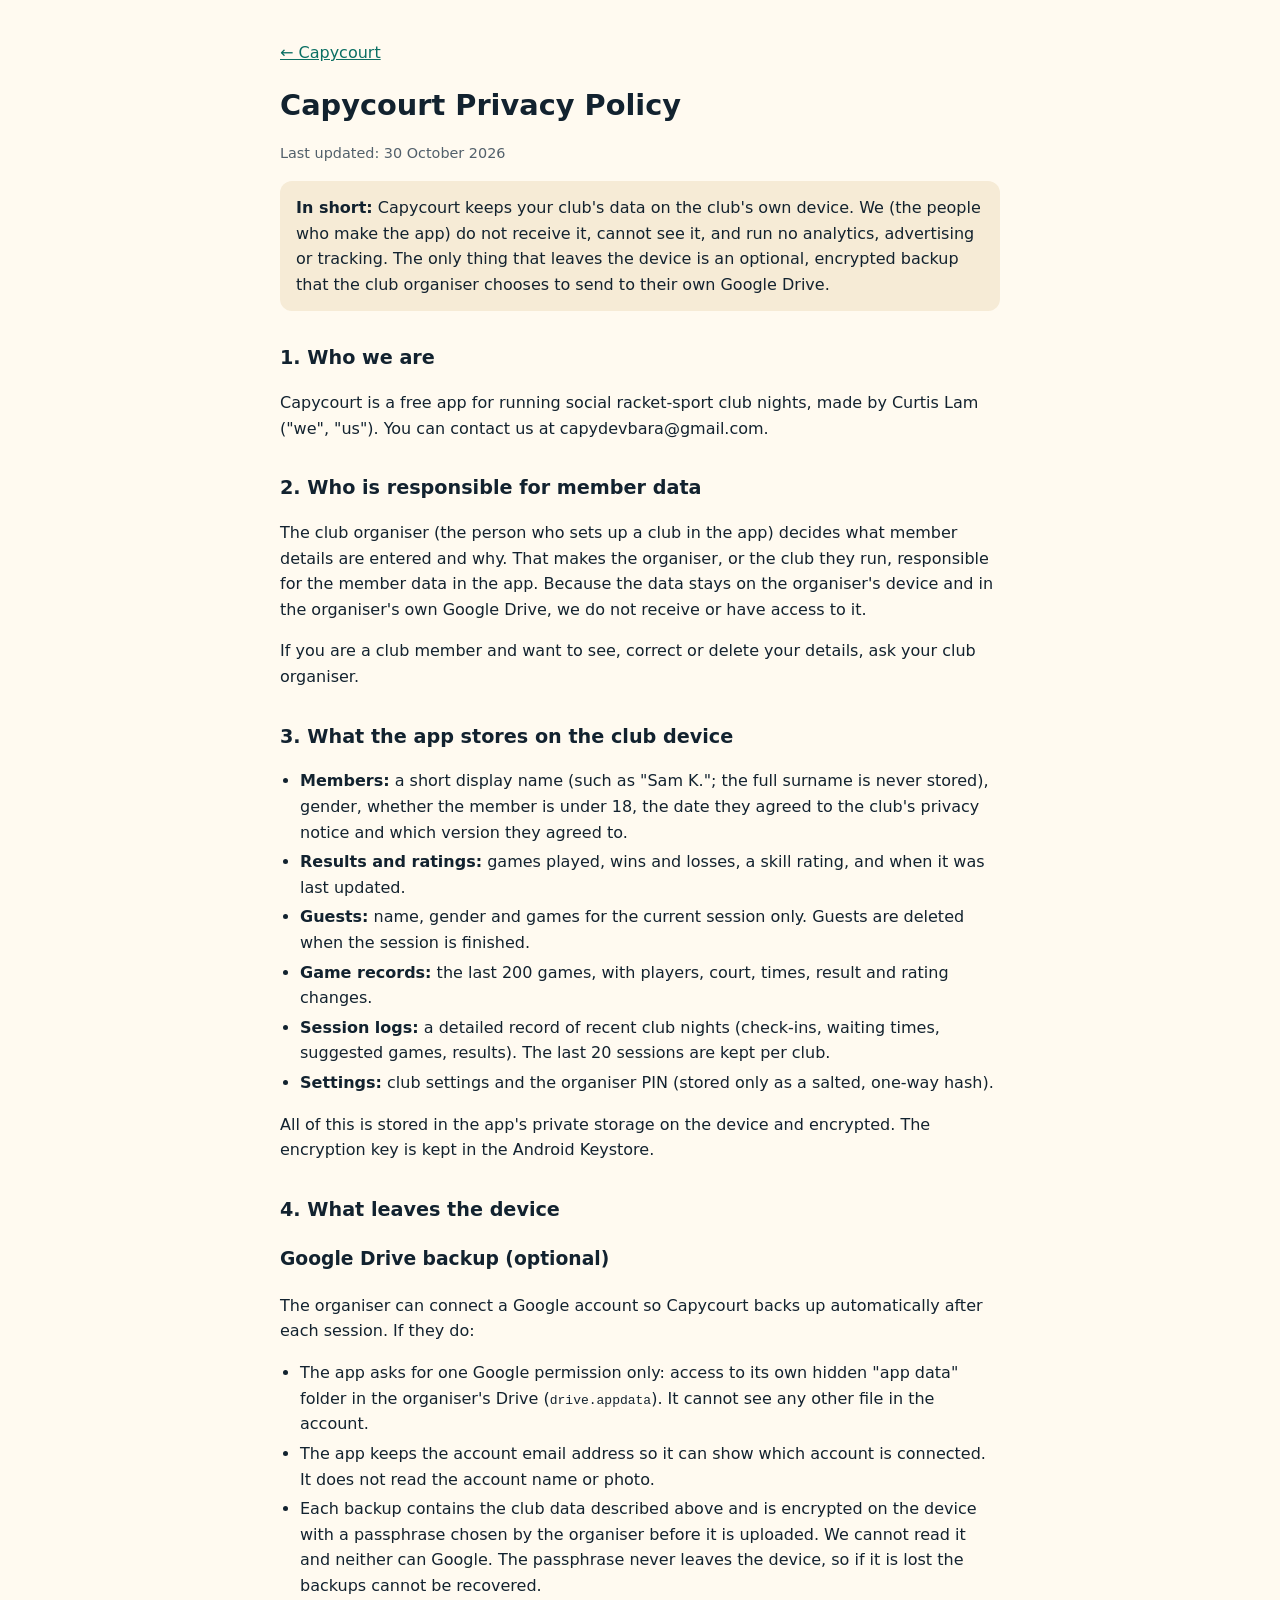
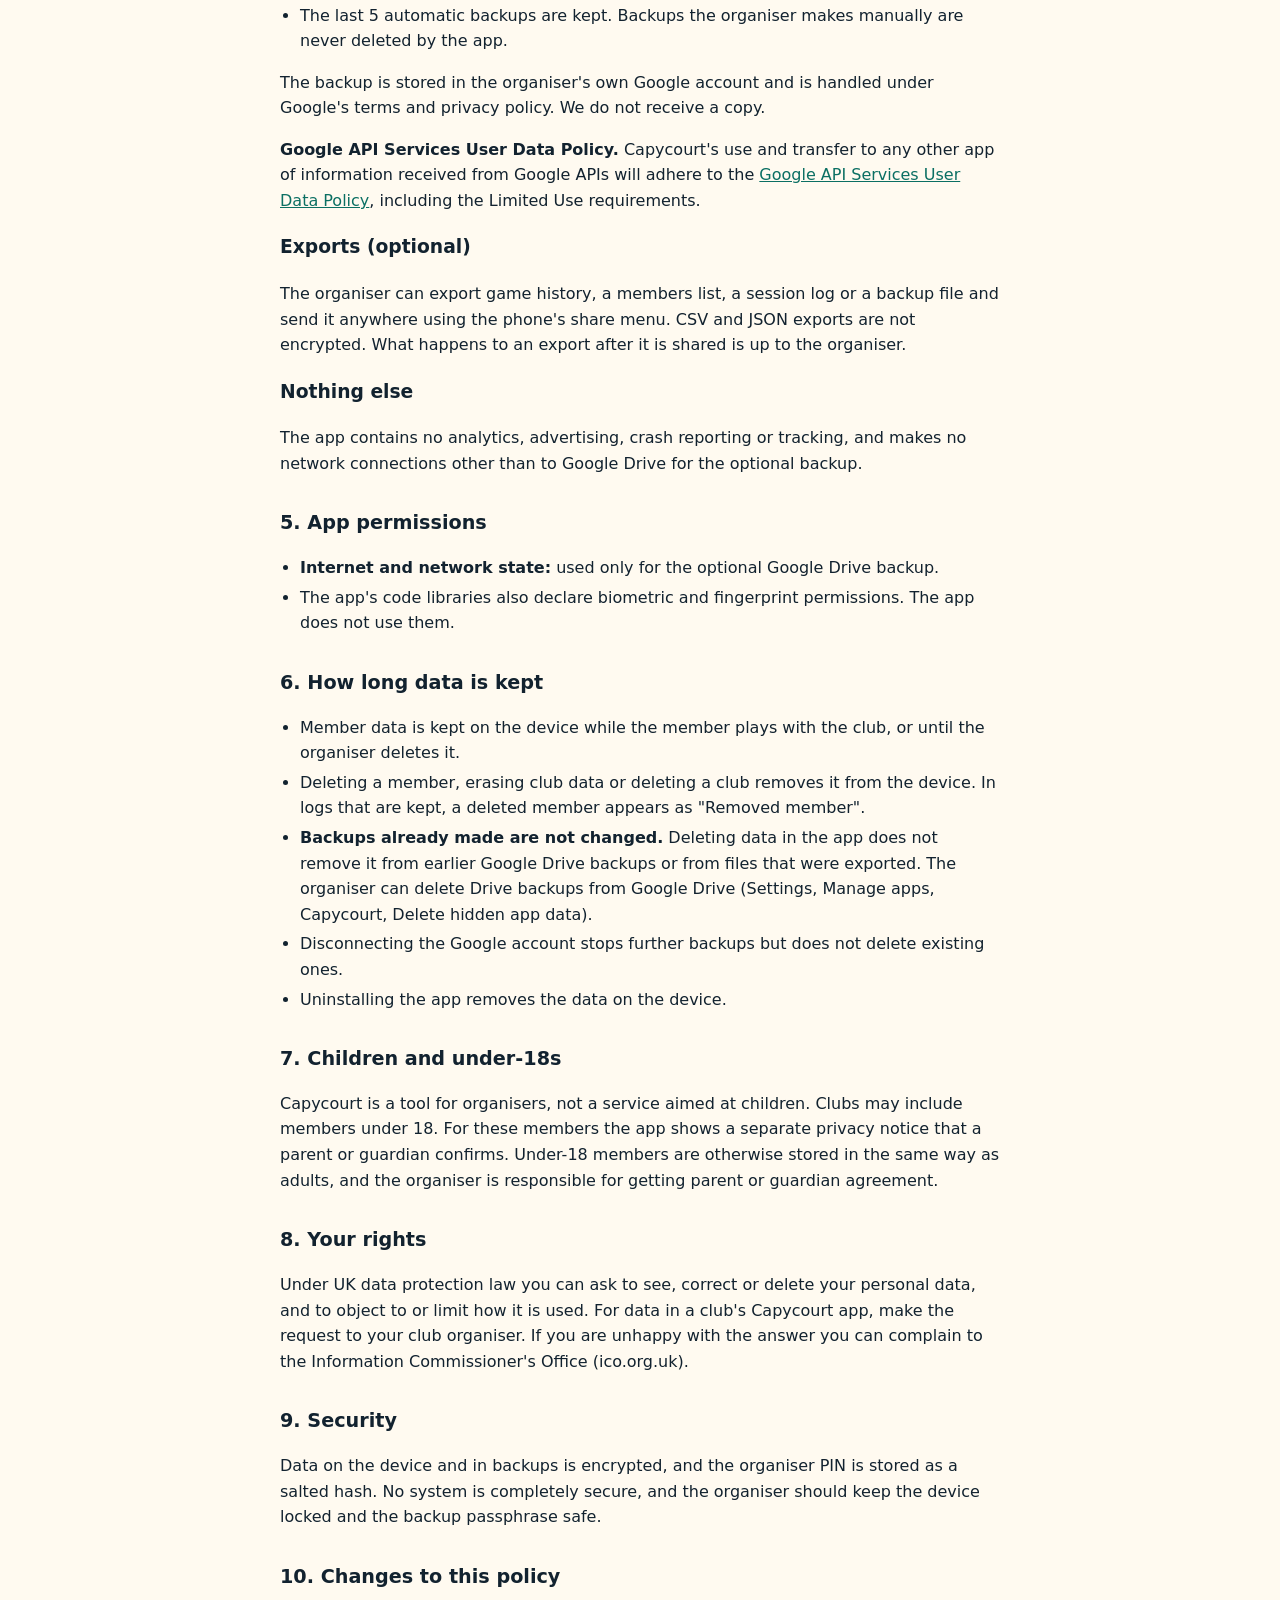
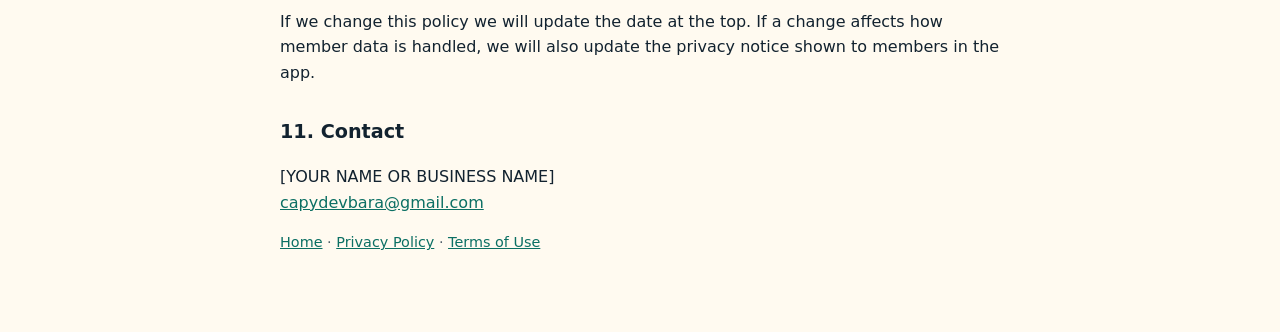
==== privacy.html @ d4e57a88 "Add Capycourt coming-soon site, privacy policy and terms" ====
<!doctype html>
<html lang="en-GB">
<head>
<meta charset="utf-8">
<link rel="icon" href="icon.png">
<link rel="apple-touch-icon" href="icon.png">
<meta name="viewport" content="width=device-width, initial-scale=1">
<title>Capycourt Privacy Policy</title>
<style>
:root{--bg:#fffaf0;--fg:#12222f;--muted:#52606b;--accent:#0b6f63;--card:#f6ebd6}
@media (prefers-color-scheme:dark){:root{--bg:#0f2233;--fg:#f4f8fa;--muted:#a9bccb;--accent:#7fd6c8;--card:#14304a}}
body{margin:0;background:var(--bg);color:var(--fg);font-family:system-ui,-apple-system,"Segoe UI",sans-serif;line-height:1.6}
main{max-width:720px;margin:0 auto;padding:24px 16px 64px}
h1{font-size:1.8rem;margin:0 0 4px}
h2{font-size:1.2rem;margin:32px 0 8px}
.meta{color:var(--muted);font-size:.9rem}
.box{background:var(--card);border-radius:12px;padding:14px 16px;margin:16px 0}
a{color:var(--accent)}
ul{padding-left:20px}
li{margin:4px 0}
</style>
</head>
<body>
<main>
<p><a href="/">&larr; Capycourt</a></p>
<h1>Capycourt Privacy Policy</h1>
<p class="meta">Last updated: 30 October 2026</p>

<div class="box">
<strong>In short:</strong> Capycourt keeps your club's data on the club's own device. We (the people who make the app) do not receive it, cannot see it, and run no analytics, advertising or tracking. The only thing that leaves the device is an optional, encrypted backup that the club organiser chooses to send to their own Google Drive.
</div>

<h2>1. Who we are</h2>
<p>Capycourt is a free app for running social racket-sport club nights, made by Curtis Lam ("we", "us"). You can contact us at capydevbara@gmail.com.</p>

<h2>2. Who is responsible for member data</h2>
<p>The club organiser (the person who sets up a club in the app) decides what member details are entered and why. That makes the organiser, or the club they run, responsible for the member data in the app. Because the data stays on the organiser's device and in the organiser's own Google Drive, we do not receive or have access to it.</p>
<p>If you are a club member and want to see, correct or delete your details, ask your club organiser.</p>

<h2>3. What the app stores on the club device</h2>
<ul>
<li><strong>Members:</strong> a short display name (such as "Sam K."; the full surname is never stored), gender, whether the member is under 18, the date they agreed to the club's privacy notice and which version they agreed to.</li>
<li><strong>Results and ratings:</strong> games played, wins and losses, a skill rating, and when it was last updated.</li>
<li><strong>Guests:</strong> name, gender and games for the current session only. Guests are deleted when the session is finished.</li>
<li><strong>Game records:</strong> the last 200 games, with players, court, times, result and rating changes.</li>
<li><strong>Session logs:</strong> a detailed record of recent club nights (check-ins, waiting times, suggested games, results). The last 20 sessions are kept per club.</li>
<li><strong>Settings:</strong> club settings and the organiser PIN (stored only as a salted, one-way hash).</li>
</ul>
<p>All of this is stored in the app's private storage on the device and encrypted. The encryption key is kept in the Android Keystore.</p>

<h2>4. What leaves the device</h2>
<h3>Google Drive backup (optional)</h3>
<p>The organiser can connect a Google account so Capycourt backs up automatically after each session. If they do:</p>
<ul>
<li>The app asks for one Google permission only: access to its own hidden "app data" folder in the organiser's Drive (<code>drive.appdata</code>). It cannot see any other file in the account.</li>
<li>The app keeps the account email address so it can show which account is connected. It does not read the account name or photo.</li>
<li>Each backup contains the club data described above and is encrypted on the device with a passphrase chosen by the organiser before it is uploaded. We cannot read it and neither can Google. The passphrase never leaves the device, so if it is lost the backups cannot be recovered.</li>
<li>The last 5 automatic backups are kept. Backups the organiser makes manually are never deleted by the app.</li>
</ul>
<p>The backup is stored in the organiser's own Google account and is handled under Google's terms and privacy policy. We do not receive a copy.</p>
<p><strong>Google API Services User Data Policy.</strong> Capycourt's use and transfer to any other app of information received from Google APIs will adhere to the <a href="https://developers.google.com/terms/api-services-user-data-policy">Google API Services User Data Policy</a>, including the Limited Use requirements.</p>

<h3>Exports (optional)</h3>
<p>The organiser can export game history, a members list, a session log or a backup file and send it anywhere using the phone's share menu. CSV and JSON exports are not encrypted. What happens to an export after it is shared is up to the organiser.</p>

<h3>Nothing else</h3>
<p>The app contains no analytics, advertising, crash reporting or tracking, and makes no network connections other than to Google Drive for the optional backup.</p>

<h2>5. App permissions</h2>
<ul>
<li><strong>Internet and network state:</strong> used only for the optional Google Drive backup.</li>
<li>The app's code libraries also declare biometric and fingerprint permissions. The app does not use them.</li>
</ul>

<h2>6. How long data is kept</h2>
<ul>
<li>Member data is kept on the device while the member plays with the club, or until the organiser deletes it.</li>
<li>Deleting a member, erasing club data or deleting a club removes it from the device. In logs that are kept, a deleted member appears as "Removed member".</li>
<li><strong>Backups already made are not changed.</strong> Deleting data in the app does not remove it from earlier Google Drive backups or from files that were exported. The organiser can delete Drive backups from Google Drive (Settings, Manage apps, Capycourt, Delete hidden app data).</li>
<li>Disconnecting the Google account stops further backups but does not delete existing ones.</li>
<li>Uninstalling the app removes the data on the device.</li>
</ul>

<h2>7. Children and under-18s</h2>
<p>Capycourt is a tool for organisers, not a service aimed at children. Clubs may include members under 18. For these members the app shows a separate privacy notice that a parent or guardian confirms. Under-18 members are otherwise stored in the same way as adults, and the organiser is responsible for getting parent or guardian agreement.</p>

<h2>8. Your rights</h2>
<p>Under UK data protection law you can ask to see, correct or delete your personal data, and to object to or limit how it is used. For data in a club's Capycourt app, make the request to your club organiser. If you are unhappy with the answer you can complain to the Information Commissioner's Office (ico.org.uk).</p>

<h2>9. Security</h2>
<p>Data on the device and in backups is encrypted, and the organiser PIN is stored as a salted hash. No system is completely secure, and the organiser should keep the device locked and the backup passphrase safe.</p>

<h2>10. Changes to this policy</h2>
<p>If we change this policy we will update the date at the top. If a change affects how member data is handled, we will also update the privacy notice shown to members in the app.</p>

<h2>11. Contact</h2>
<p>[YOUR NAME OR BUSINESS NAME]<br><a href="mailto:capydevbara@gmail.com">capydevbara@gmail.com</a></p>
<p class="meta"><a href="/">Home</a> · <a href="privacy.html">Privacy Policy</a> · <a href="terms.html">Terms of Use</a></p>
</main>
</body>
</html>
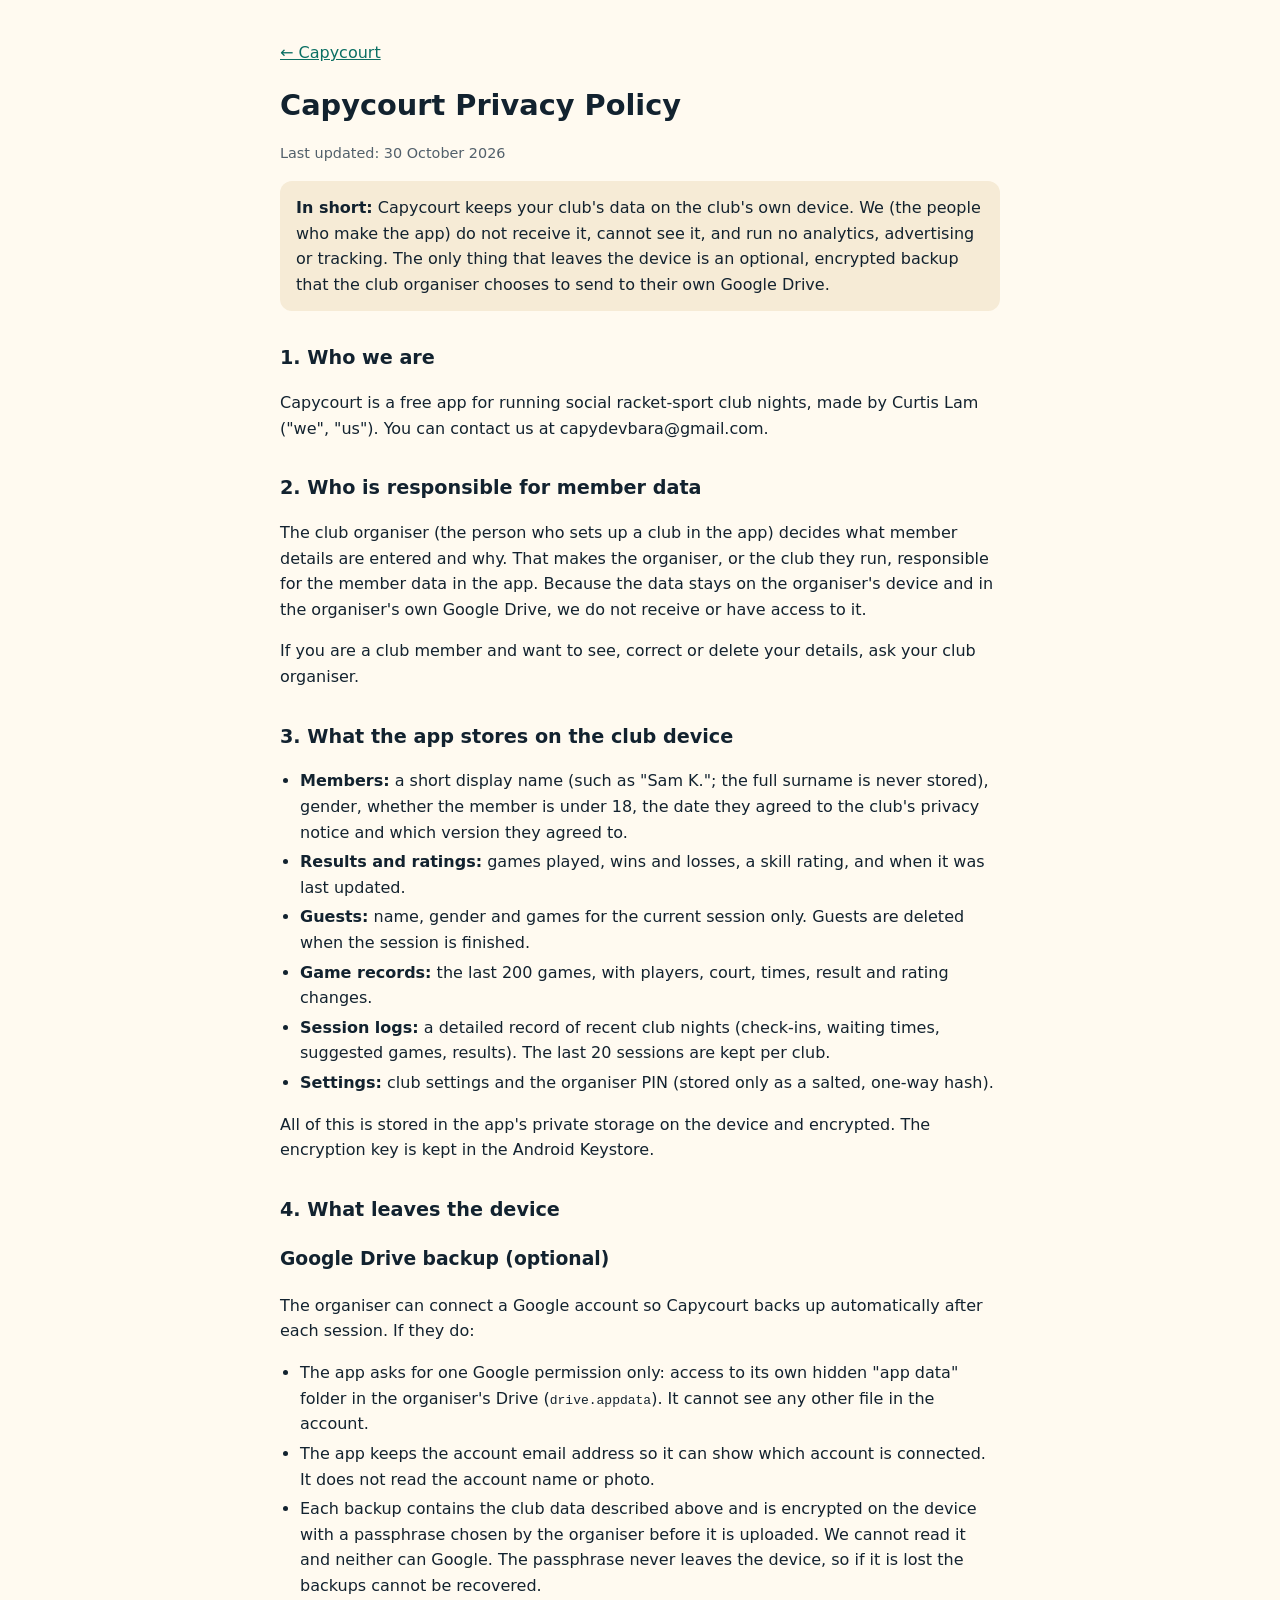
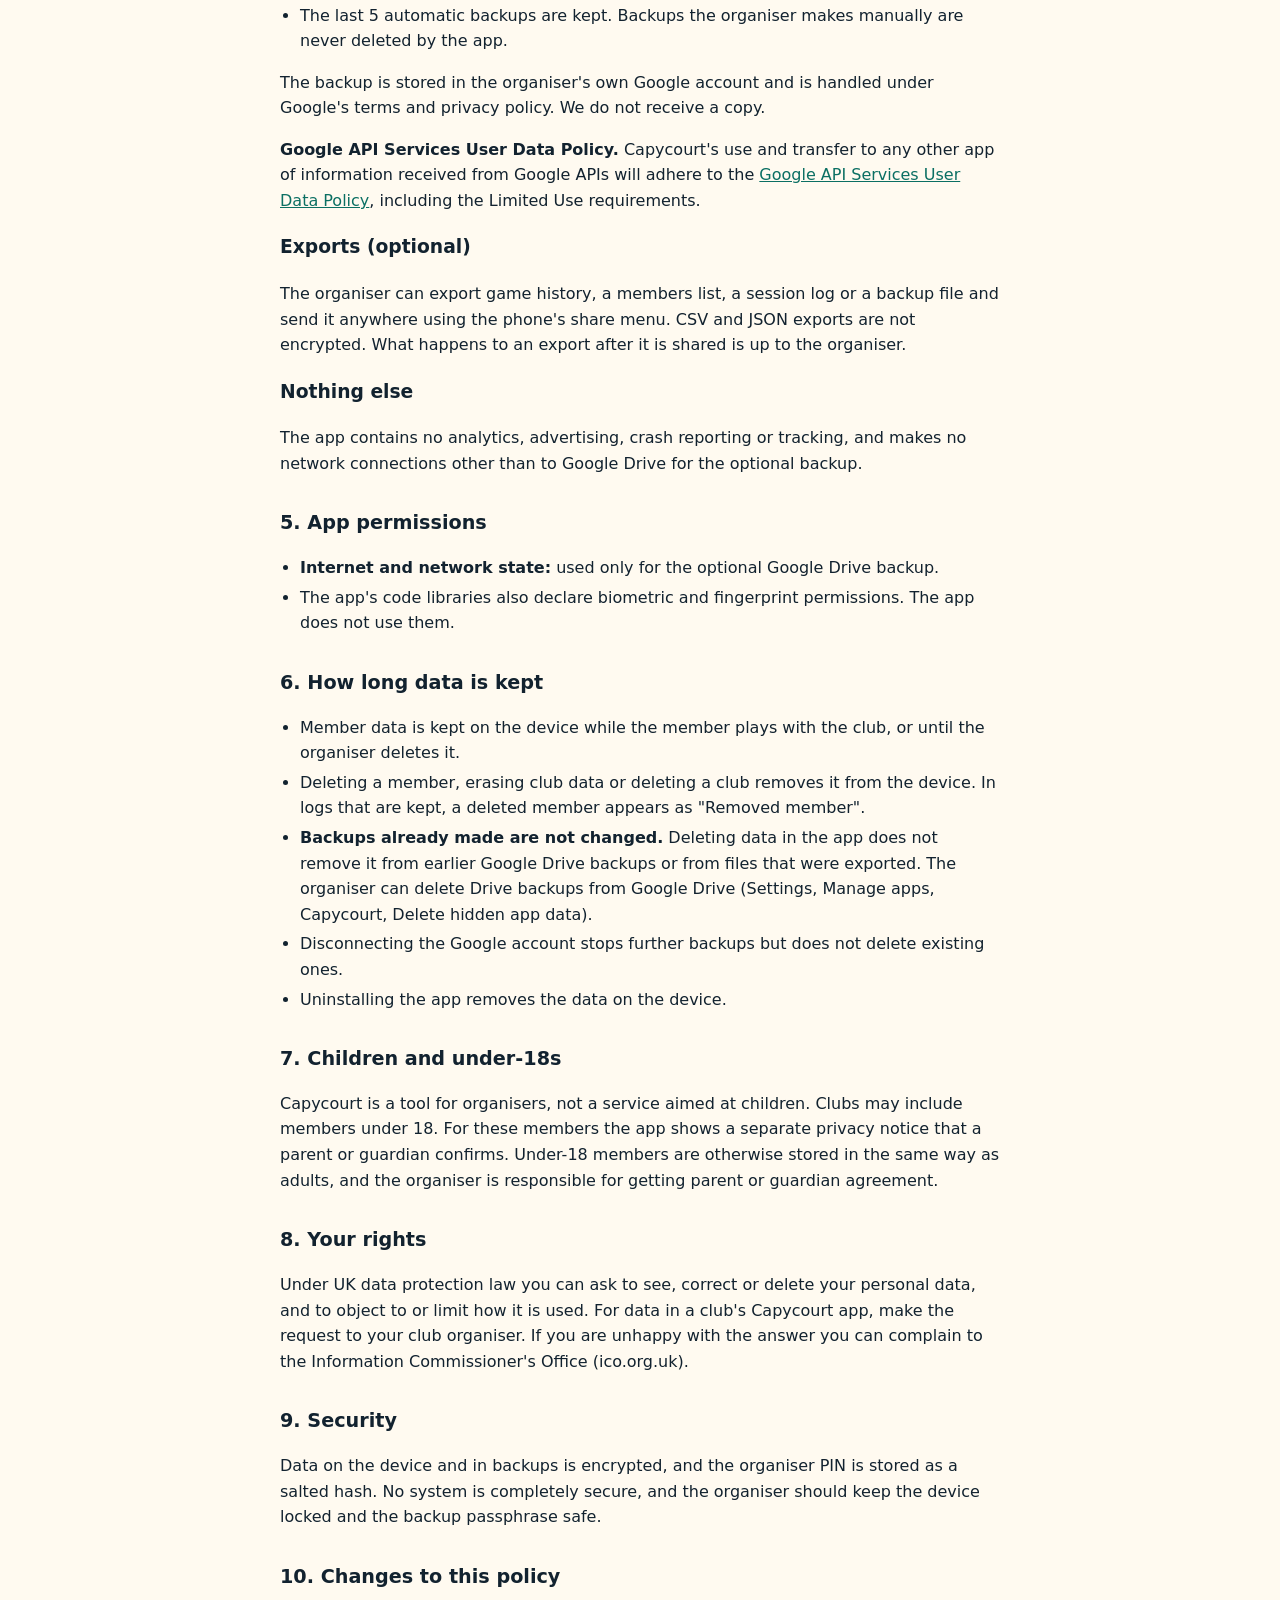
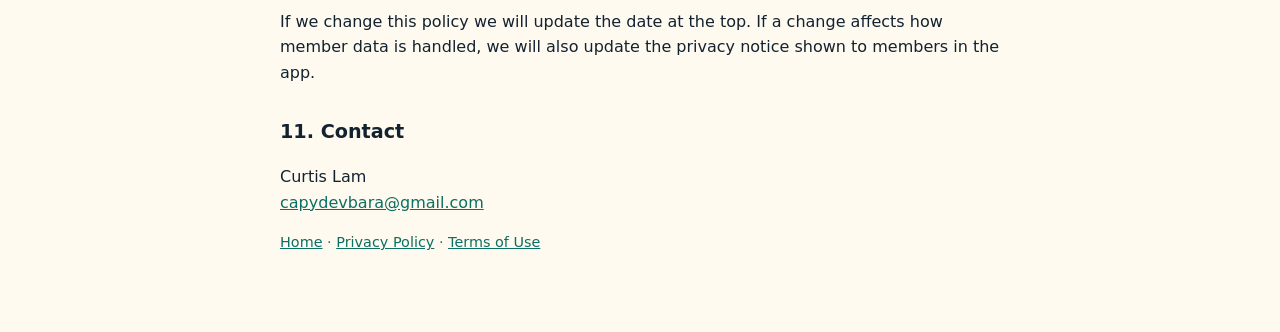
==== commit 6cb99ed7: "Add name to privacy policy and terms" ====
--- a/privacy.html
+++ b/privacy.html
@@ -94,7 +94,7 @@
 <p>If we change this policy we will update the date at the top. If a change affects how member data is handled, we will also update the privacy notice shown to members in the app.</p>
 
 <h2>11. Contact</h2>
-<p>[YOUR NAME OR BUSINESS NAME]<br><a href="mailto:capydevbara@gmail.com">capydevbara@gmail.com</a></p>
+<p>Curtis Lam<br><a href="mailto:capydevbara@gmail.com">capydevbara@gmail.com</a></p>
 <p class="meta"><a href="/">Home</a> · <a href="privacy.html">Privacy Policy</a> · <a href="terms.html">Terms of Use</a></p>
 </main>
 </body>
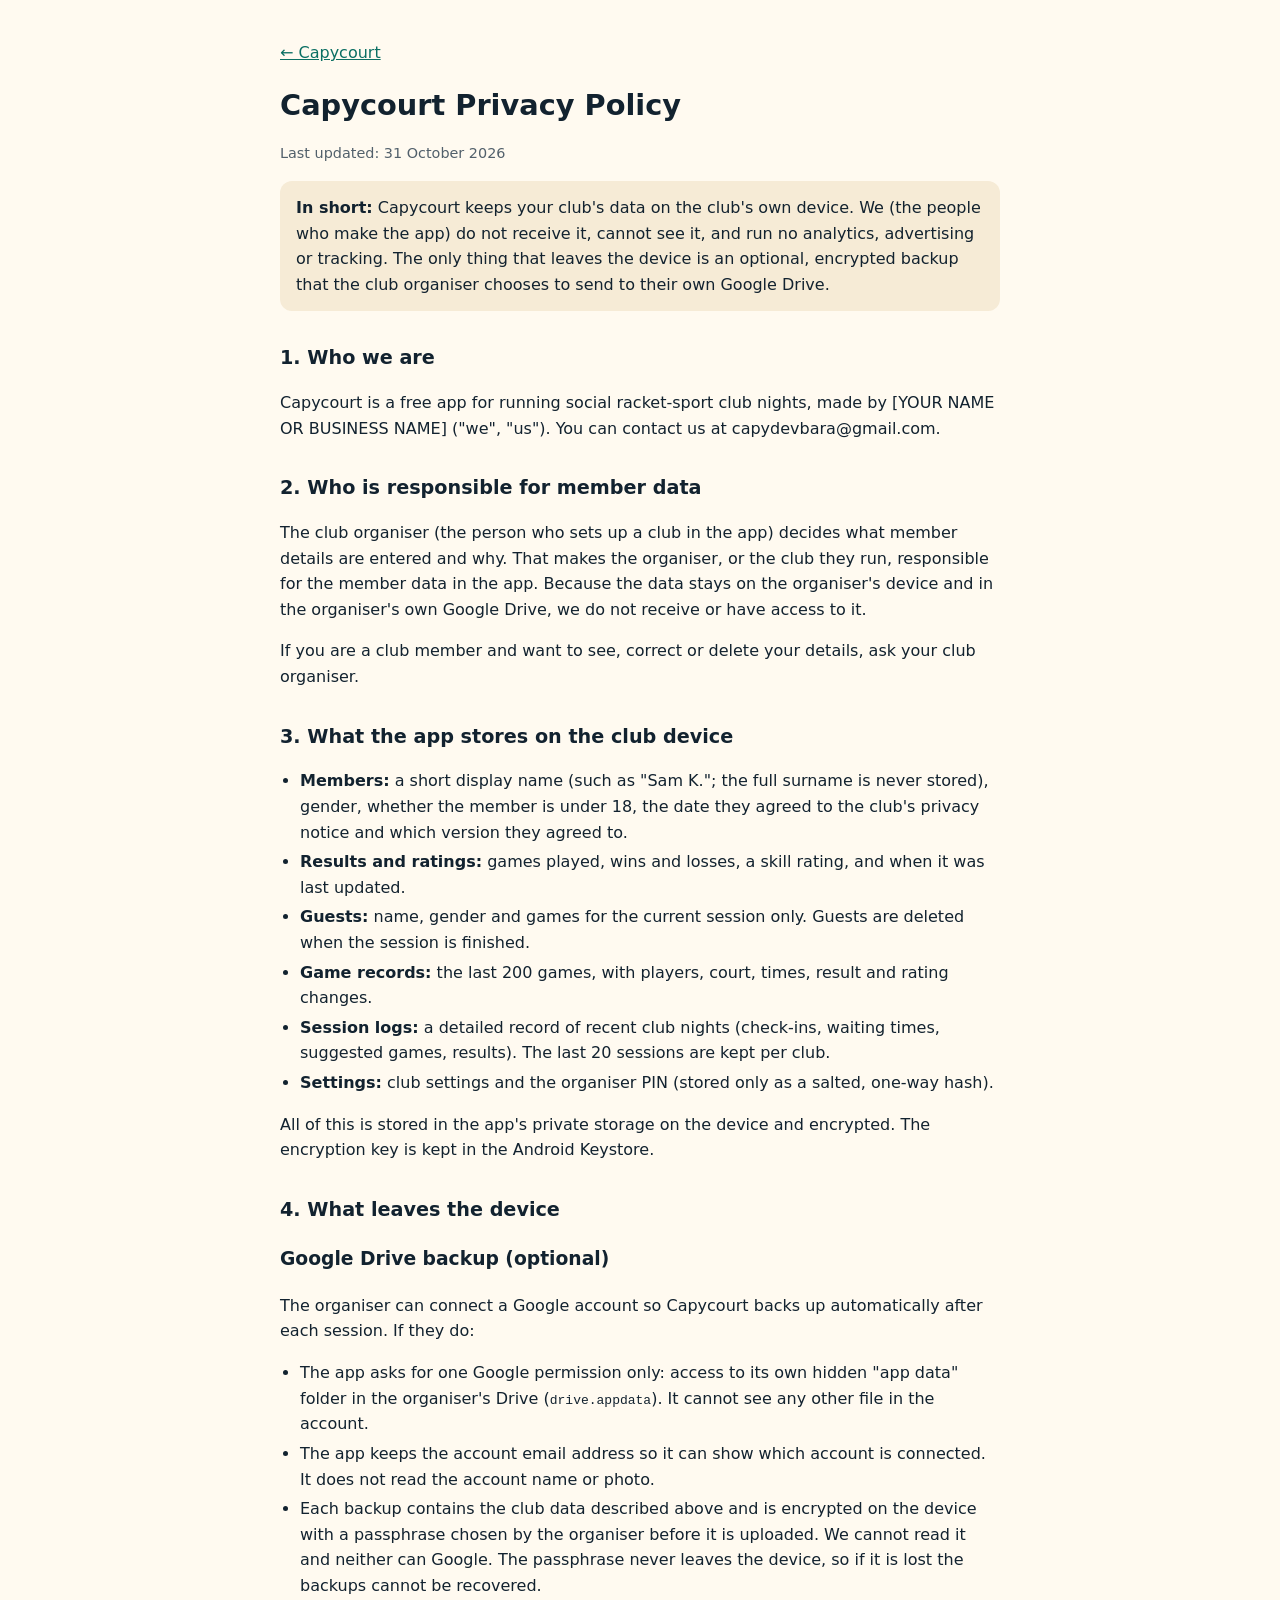
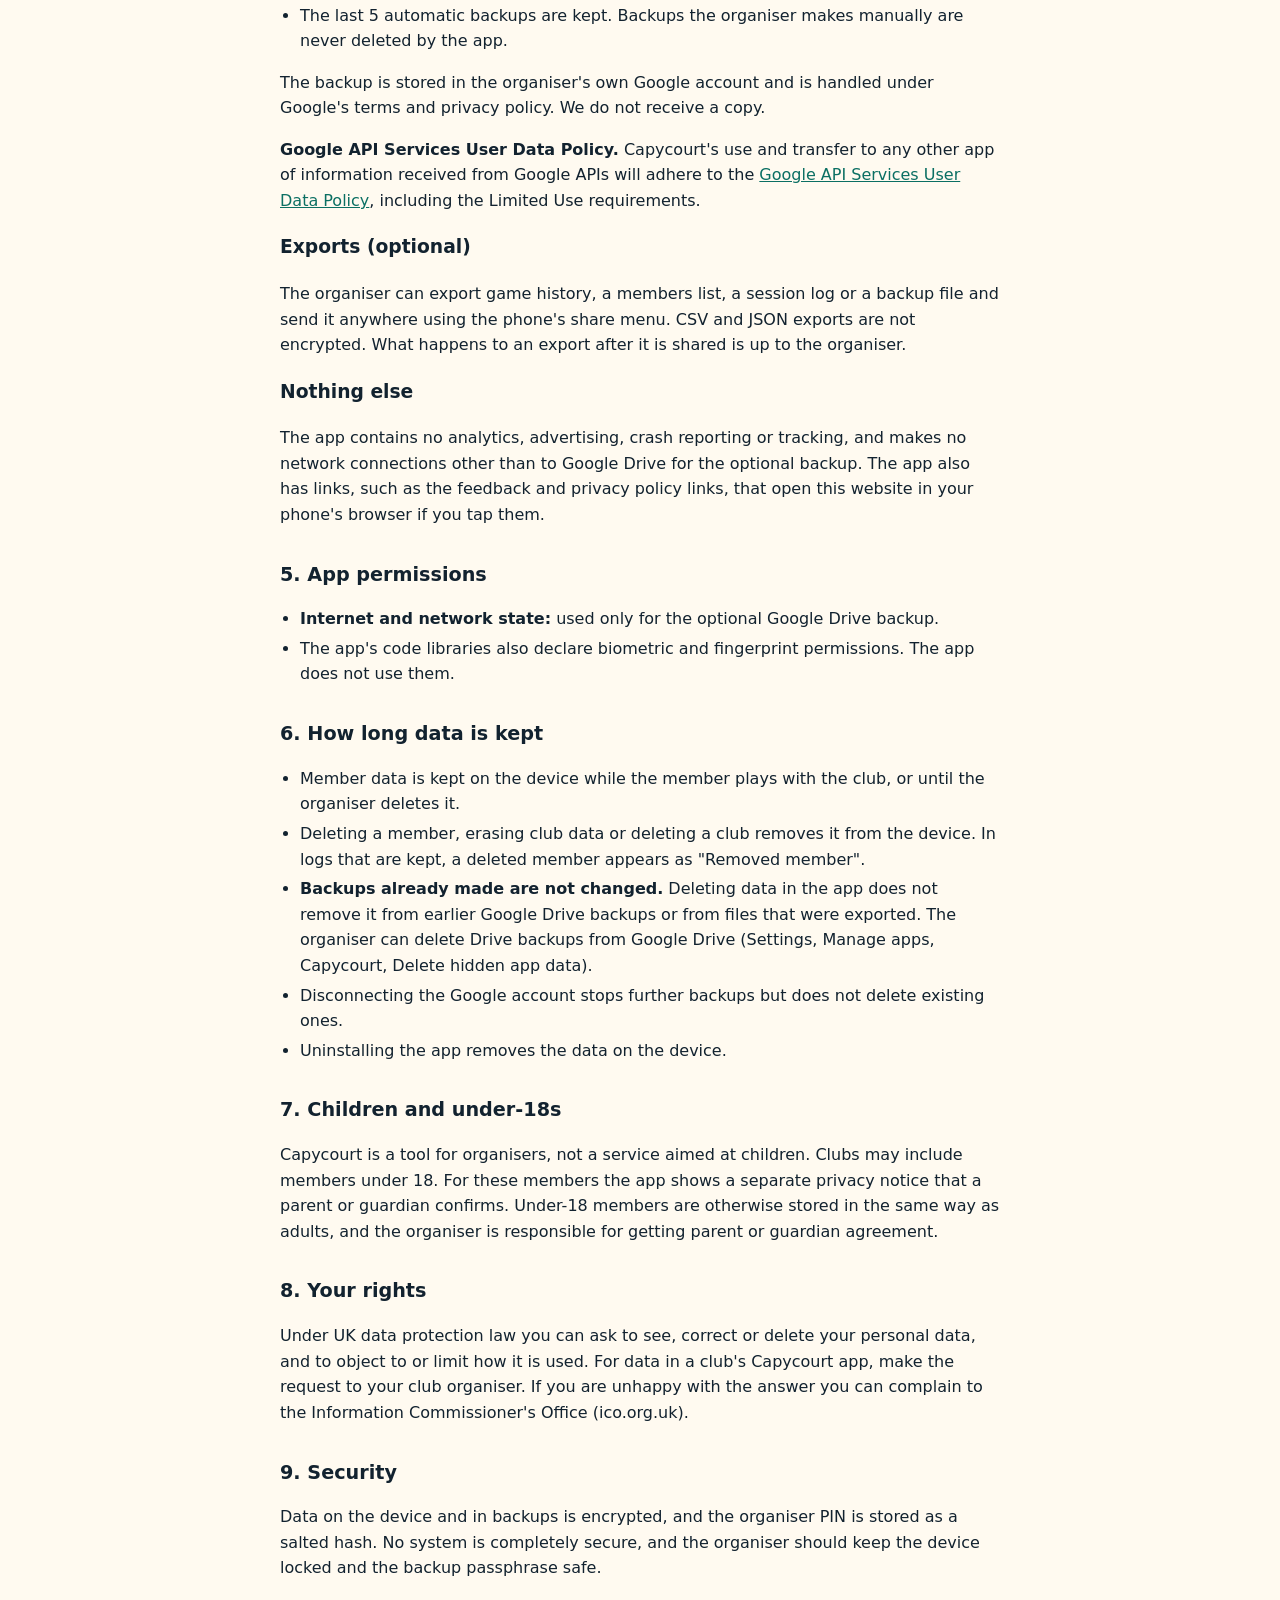
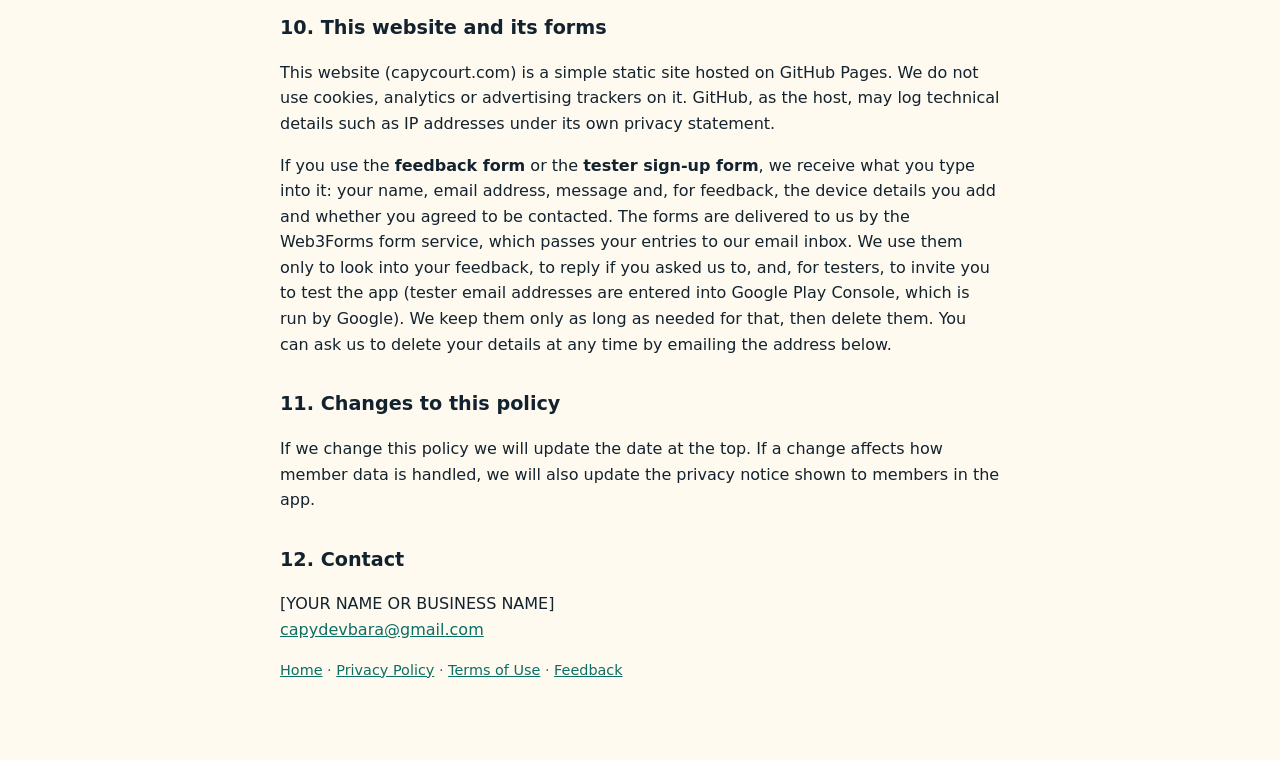
==== commit 82cdb409: "Rebuild landing page, add feedback page and SEO files" ====
--- a/privacy.html
+++ b/privacy.html
@@ -24,14 +24,14 @@
 <main>
 <p><a href="/">&larr; Capycourt</a></p>
 <h1>Capycourt Privacy Policy</h1>
-<p class="meta">Last updated: 30 October 2026</p>
+<p class="meta">Last updated: 31 October 2026</p>
 
 <div class="box">
 <strong>In short:</strong> Capycourt keeps your club's data on the club's own device. We (the people who make the app) do not receive it, cannot see it, and run no analytics, advertising or tracking. The only thing that leaves the device is an optional, encrypted backup that the club organiser chooses to send to their own Google Drive.
 </div>
 
 <h2>1. Who we are</h2>
-<p>Capycourt is a free app for running social racket-sport club nights, made by Curtis Lam ("we", "us"). You can contact us at capydevbara@gmail.com.</p>
+<p>Capycourt is a free app for running social racket-sport club nights, made by [YOUR NAME OR BUSINESS NAME] ("we", "us"). You can contact us at capydevbara@gmail.com.</p>
 
 <h2>2. Who is responsible for member data</h2>
 <p>The club organiser (the person who sets up a club in the app) decides what member details are entered and why. That makes the organiser, or the club they run, responsible for the member data in the app. Because the data stays on the organiser's device and in the organiser's own Google Drive, we do not receive or have access to it.</p>
@@ -64,7 +64,7 @@
 <p>The organiser can export game history, a members list, a session log or a backup file and send it anywhere using the phone's share menu. CSV and JSON exports are not encrypted. What happens to an export after it is shared is up to the organiser.</p>
 
 <h3>Nothing else</h3>
-<p>The app contains no analytics, advertising, crash reporting or tracking, and makes no network connections other than to Google Drive for the optional backup.</p>
+<p>The app contains no analytics, advertising, crash reporting or tracking, and makes no network connections other than to Google Drive for the optional backup. The app also has links, such as the feedback and privacy policy links, that open this website in your phone's browser if you tap them.</p>
 
 <h2>5. App permissions</h2>
 <ul>
@@ -90,12 +90,15 @@
 <h2>9. Security</h2>
 <p>Data on the device and in backups is encrypted, and the organiser PIN is stored as a salted hash. No system is completely secure, and the organiser should keep the device locked and the backup passphrase safe.</p>
 
-<h2>10. Changes to this policy</h2>
+<h2>10. This website and its forms</h2>
+<p>This website (capycourt.com) is a simple static site hosted on GitHub Pages. We do not use cookies, analytics or advertising trackers on it. GitHub, as the host, may log technical details such as IP addresses under its own privacy statement.</p>
+<p>If you use the <strong>feedback form</strong> or the <strong>tester sign-up form</strong>, we receive what you type into it: your name, email address, message and, for feedback, the device details you add and whether you agreed to be contacted. The forms are delivered to us by the Web3Forms form service, which passes your entries to our email inbox. We use them only to look into your feedback, to reply if you asked us to, and, for testers, to invite you to test the app (tester email addresses are entered into Google Play Console, which is run by Google). We keep them only as long as needed for that, then delete them. You can ask us to delete your details at any time by emailing the address below.</p>
+<h2>11. Changes to this policy</h2>
 <p>If we change this policy we will update the date at the top. If a change affects how member data is handled, we will also update the privacy notice shown to members in the app.</p>
 
-<h2>11. Contact</h2>
-<p>Curtis Lam<br><a href="mailto:capydevbara@gmail.com">capydevbara@gmail.com</a></p>
-<p class="meta"><a href="/">Home</a> · <a href="privacy.html">Privacy Policy</a> · <a href="terms.html">Terms of Use</a></p>
+<h2>12. Contact</h2>
+<p>[YOUR NAME OR BUSINESS NAME]<br><a href="mailto:capydevbara@gmail.com">capydevbara@gmail.com</a></p>
+<p class="meta"><a href="/">Home</a> · <a href="privacy.html">Privacy Policy</a> · <a href="terms.html">Terms of Use</a> · <a href="feedback.html">Feedback</a></p>
 </main>
 </body>
 </html>
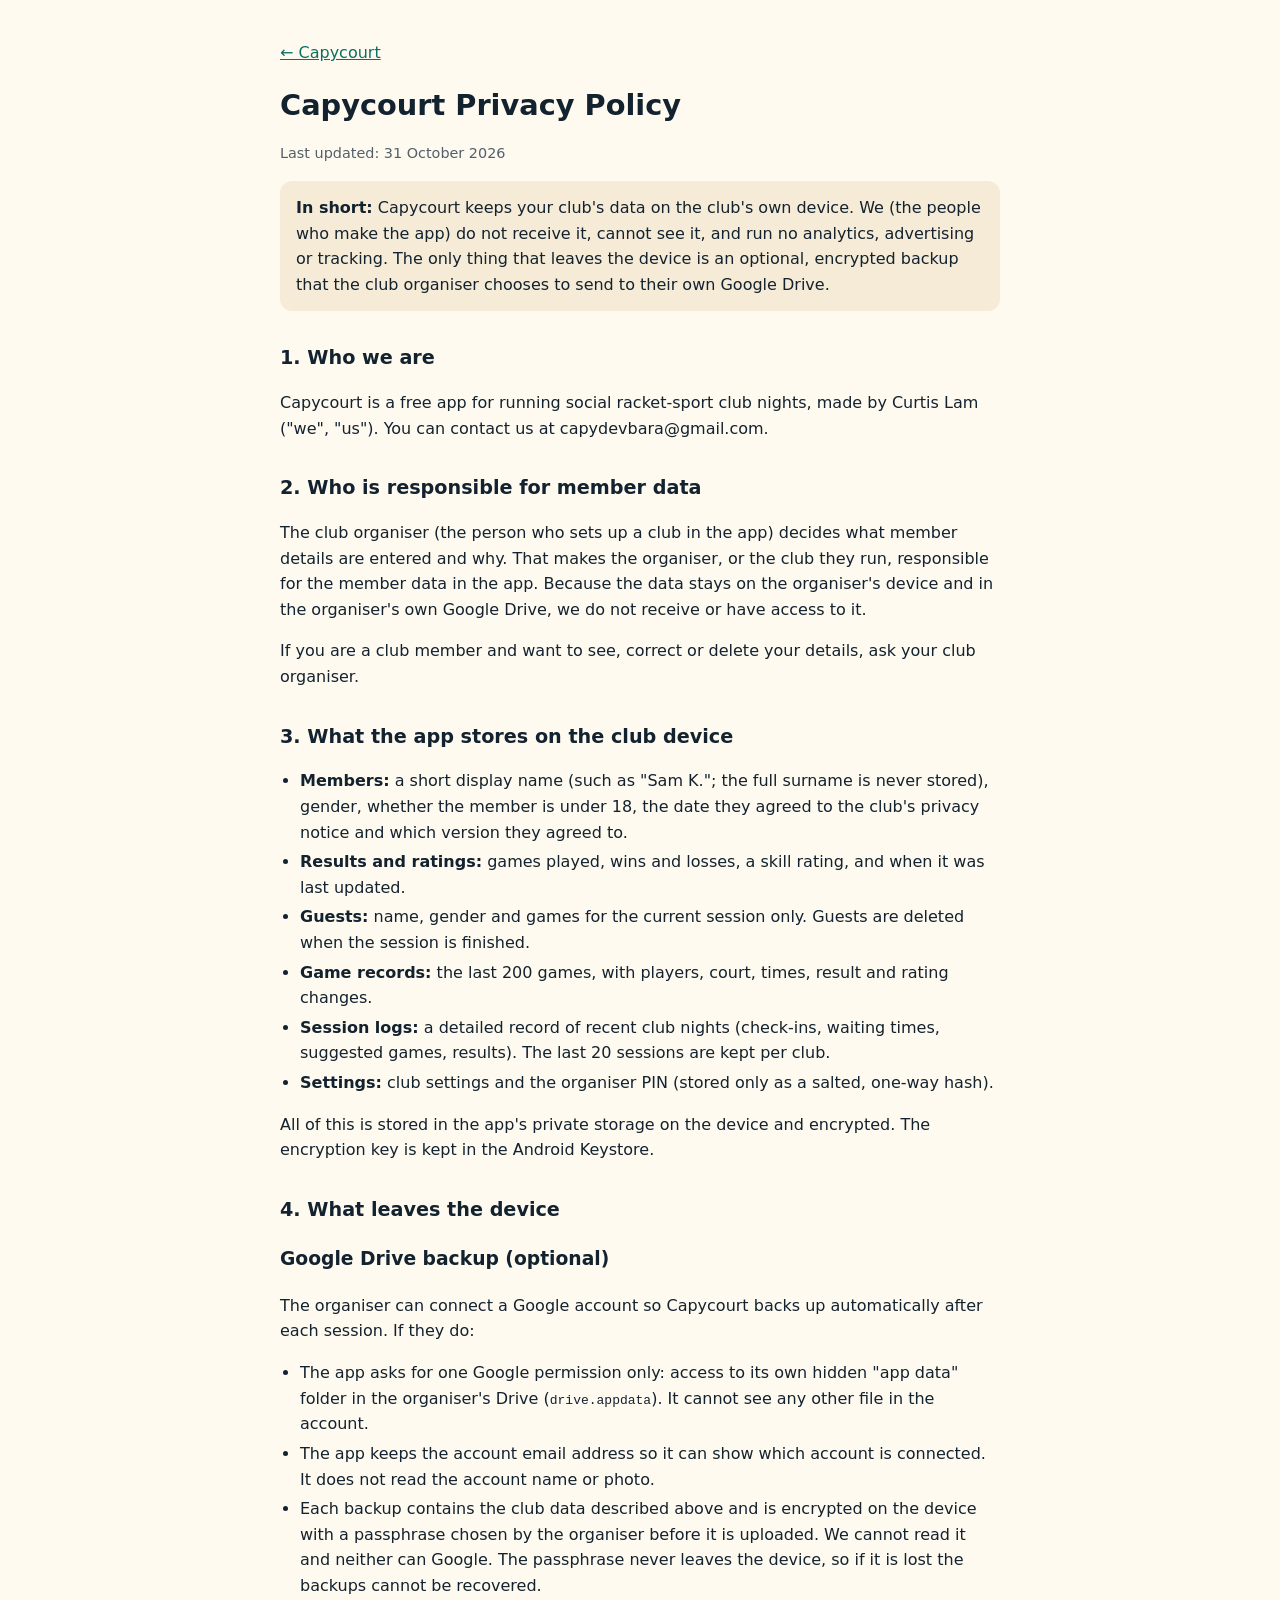
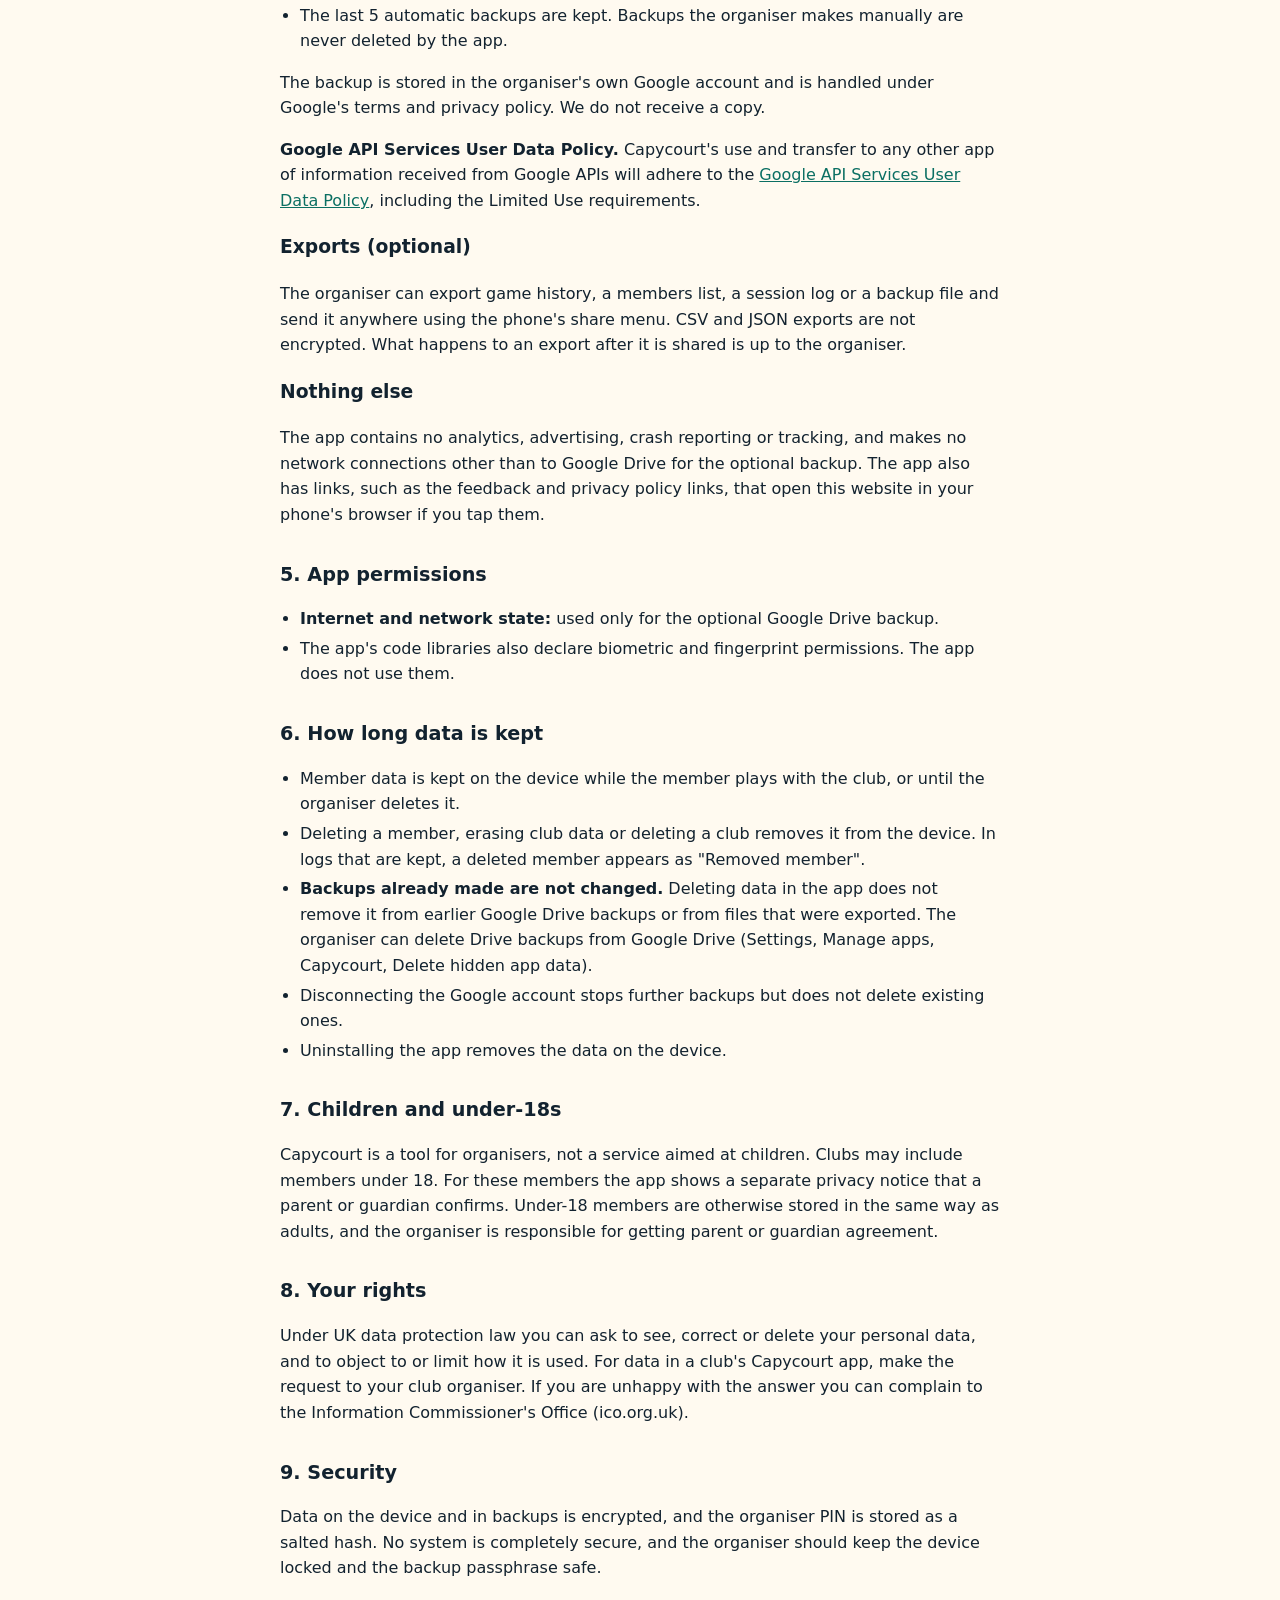
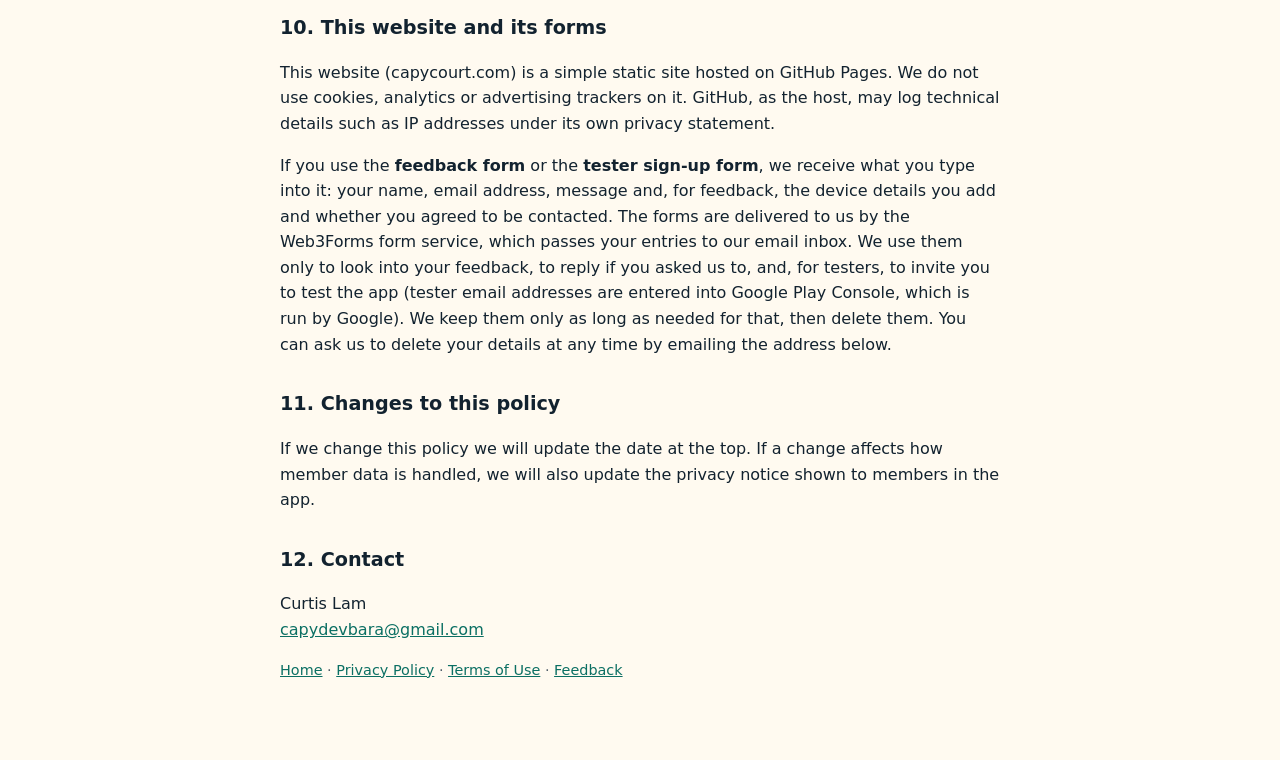
==== commit 26d4b213: "Update privacy and terms page" ====
--- a/privacy.html
+++ b/privacy.html
@@ -31,7 +31,7 @@
 </div>
 
 <h2>1. Who we are</h2>
-<p>Capycourt is a free app for running social racket-sport club nights, made by [YOUR NAME OR BUSINESS NAME] ("we", "us"). You can contact us at capydevbara@gmail.com.</p>
+<p>Capycourt is a free app for running social racket-sport club nights, made by Curtis Lam ("we", "us"). You can contact us at capydevbara@gmail.com.</p>
 
 <h2>2. Who is responsible for member data</h2>
 <p>The club organiser (the person who sets up a club in the app) decides what member details are entered and why. That makes the organiser, or the club they run, responsible for the member data in the app. Because the data stays on the organiser's device and in the organiser's own Google Drive, we do not receive or have access to it.</p>
@@ -97,7 +97,7 @@
 <p>If we change this policy we will update the date at the top. If a change affects how member data is handled, we will also update the privacy notice shown to members in the app.</p>
 
 <h2>12. Contact</h2>
-<p>[YOUR NAME OR BUSINESS NAME]<br><a href="mailto:capydevbara@gmail.com">capydevbara@gmail.com</a></p>
+<p>Curtis Lam<br><a href="mailto:capydevbara@gmail.com">capydevbara@gmail.com</a></p>
 <p class="meta"><a href="/">Home</a> · <a href="privacy.html">Privacy Policy</a> · <a href="terms.html">Terms of Use</a> · <a href="feedback.html">Feedback</a></p>
 </main>
 </body>
